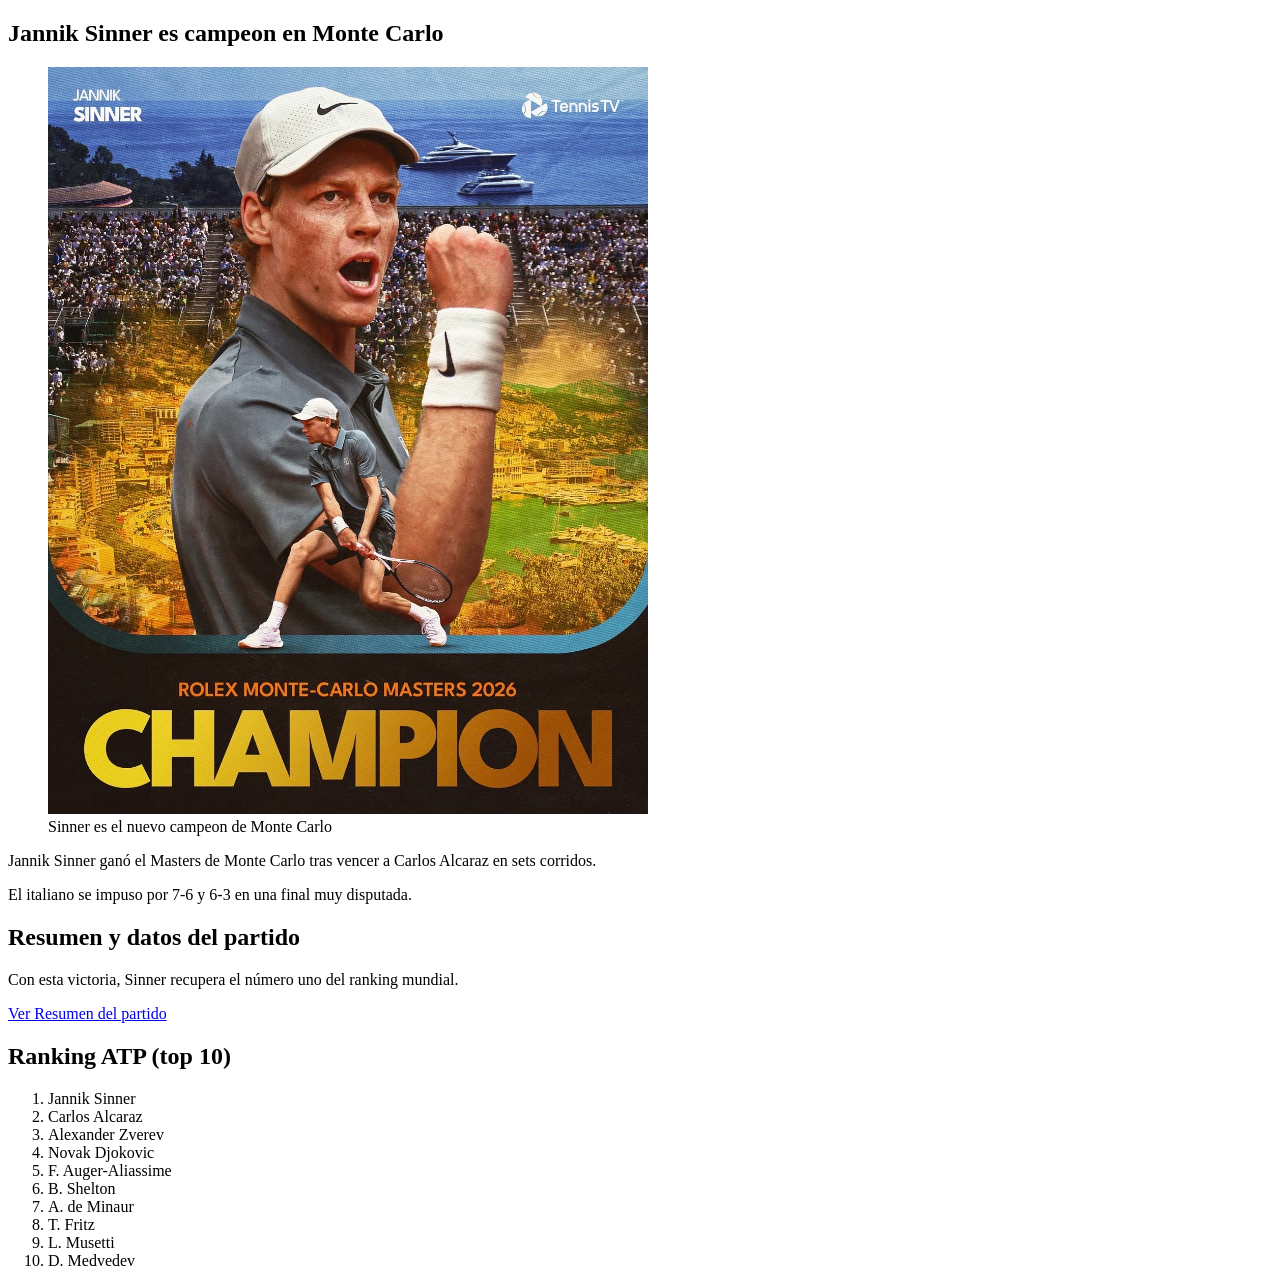
==== index.html @ 7b999e80 "Subo mi programa HTML" ====
<!DOCTYPE html>
<html lang="es">
<head>
    <meta charset="UTF-8">
    <meta name="viewport" content="width=device-width, initial-scale=1.0">
    <title>Mi primer pagina web</title>
    <link rel="icon" href="OIP.webp">
</head>
<body>
    <main>
        <article>
            <header>
              <h1>Jannik Sinner es campeon en Monte Carlo</h1>
            </header>

          <figure>  
            <img src="IMG_0280.jpeg" width="600" alt="Jannik Sinner campeón en Monte Carlo"> 
            <figcaption>Sinner es el nuevo campeon de Monte Carlo </figcaption>
          </figure>

          <section>
            <p>
              Jannik Sinner ganó el Masters de Monte Carlo tras vencer a Carlos Alcaraz en sets corridos.
            </p>

            <p>
              El italiano se impuso por 7-6 y 6-3 en una final muy disputada.
            </p>
          </section> 

          <section>
            <h2> Resumen y datos del partido </h2>

            <p>
              Con esta victoria, Sinner recupera el número uno del ranking mundial.
            </p>
 
            <a 
                href="https://espndeportes.espn.com/tenis/nota/_/id/16560347/alcaraz-sinner-montecarlo-atp-masters-1000-horario-como-ver-en-vivo-final-resultado-tenis"> Ver Resumen del partido
            </a>
          </section>

          <section>
            <h2>Ranking ATP (top 10)</h2> 

            <ol>
                <li>Jannik Sinner</li>
                <li>Carlos Alcaraz</li>
                <li>Alexander Zverev</li>
                <li>Novak Djokovic</li>
                <li>F. Auger-Aliassime</li>
                <li>B. Shelton</li>
                <li>A. de Minaur</li>
                <li>T. Fritz</li>
                <li>L. Musetti</li>
                <li>D. Medvedev</li>
            </ol>

          </section>  

        </article>
    </main>
</body>
</html>
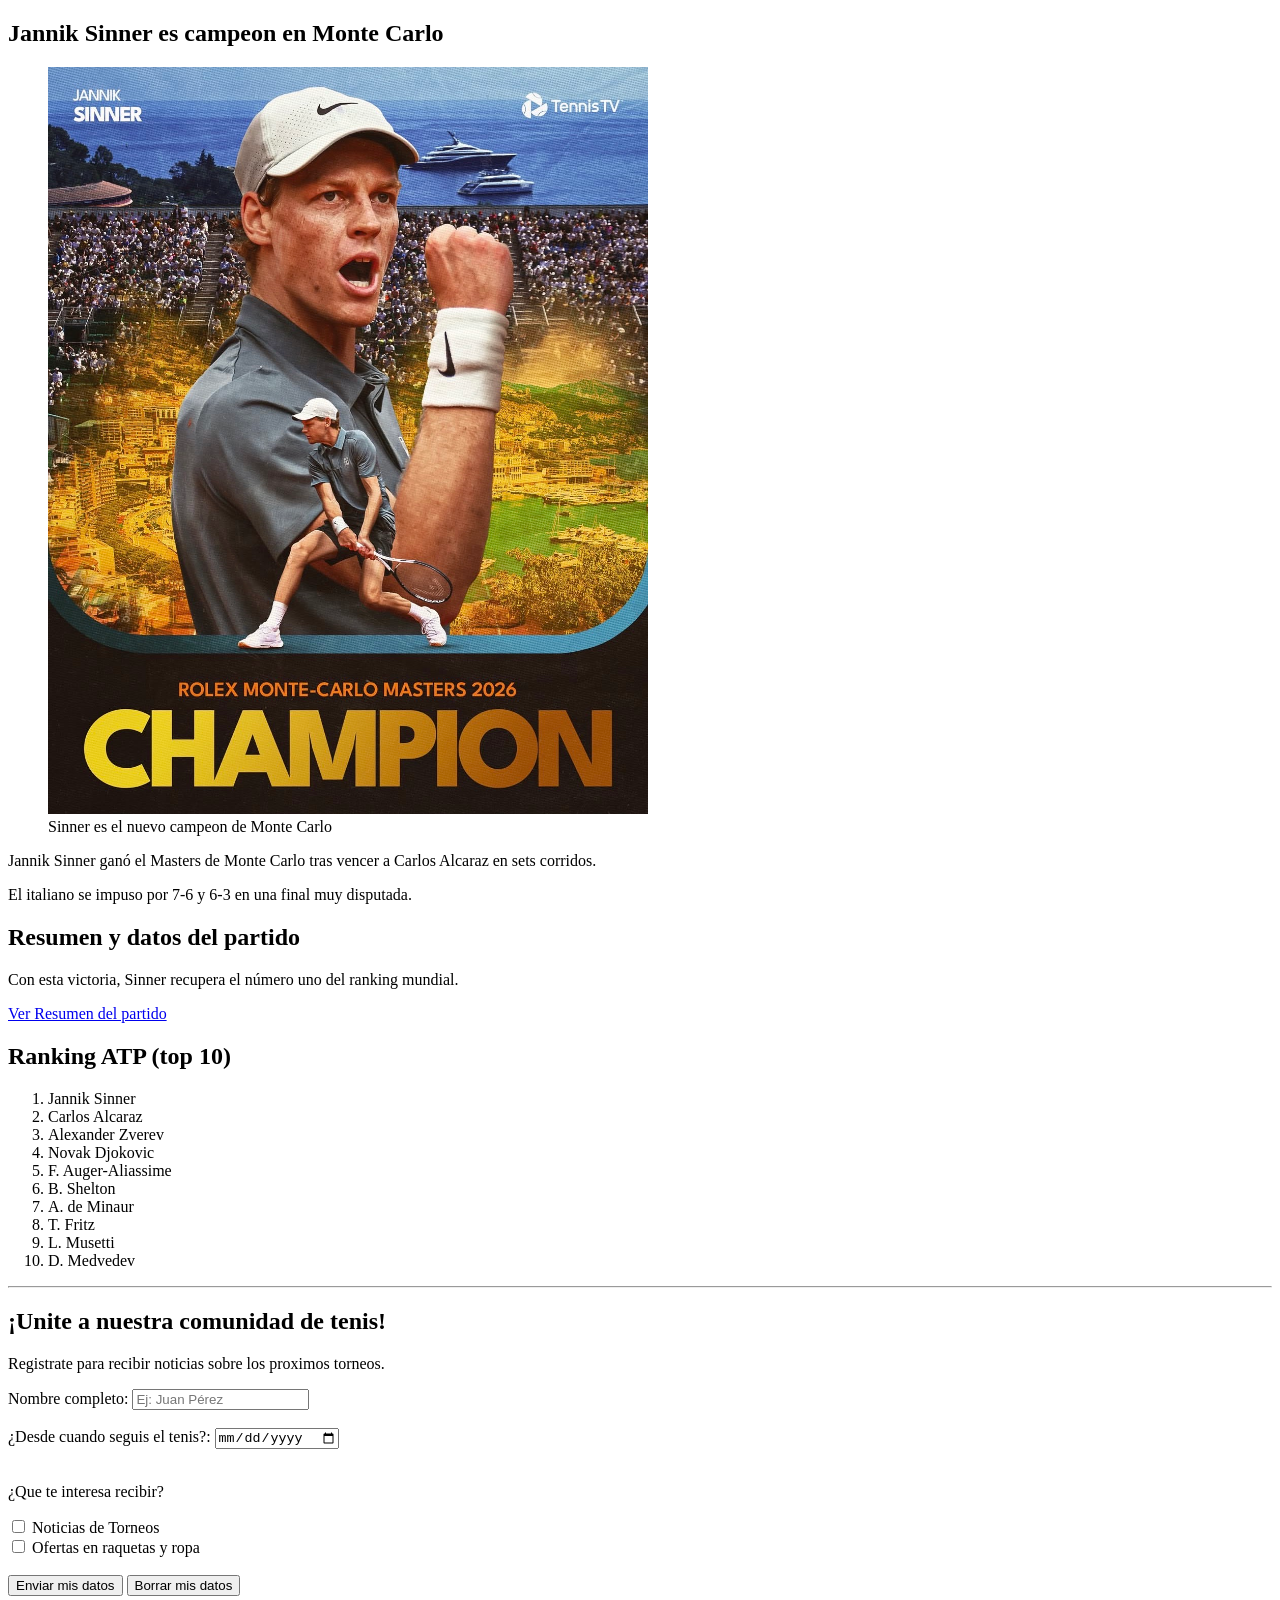
==== commit 1cca415c: "agregue cambios" ====
--- a/index.html
+++ b/index.html
@@ -60,6 +60,41 @@
 
         </article>
     </main>
+
+    <section> 
+      <hr> <h2> ¡Unite a nuestra comunidad de tenis! </h2>
+      <p> Registrate para recibir noticias sobre los proximos torneos. </p>
+
+      <form>
+        <div>  
+          <label for="nombre"> Nombre completo: </label>
+          <input type="text" id="nombre" name="nombre" placeholder="Ej: Juan Pérez" required>
+        </div>
+
+      <br>
+
+      <div>
+        <label for="fecha">¿Desde cuando seguis el tenis?:</label>
+        <input type="date" id="fecha" name="fecha">
+      </div>
+
+      <br>
+
+      <div>
+        <p>¿Que te interesa recibir?</p>
+        <input type="checkbox" id="noticias" name="interes" value="noticias">
+        <label for="noticias"> Noticias de Torneos</label> <br>
+        
+        <input type="checkbox" id="ofertas" name="interes" value="ofertas">
+        <label for="ofertas">Ofertas en raquetas y ropa</label>  
+      </div>
+
+      <br>
+
+      <button type="submit">Enviar mis datos</button>
+      <button type="reset">Borrar mis datos</button>
+      </form>
+    </section>
 </body>
 </html>
 
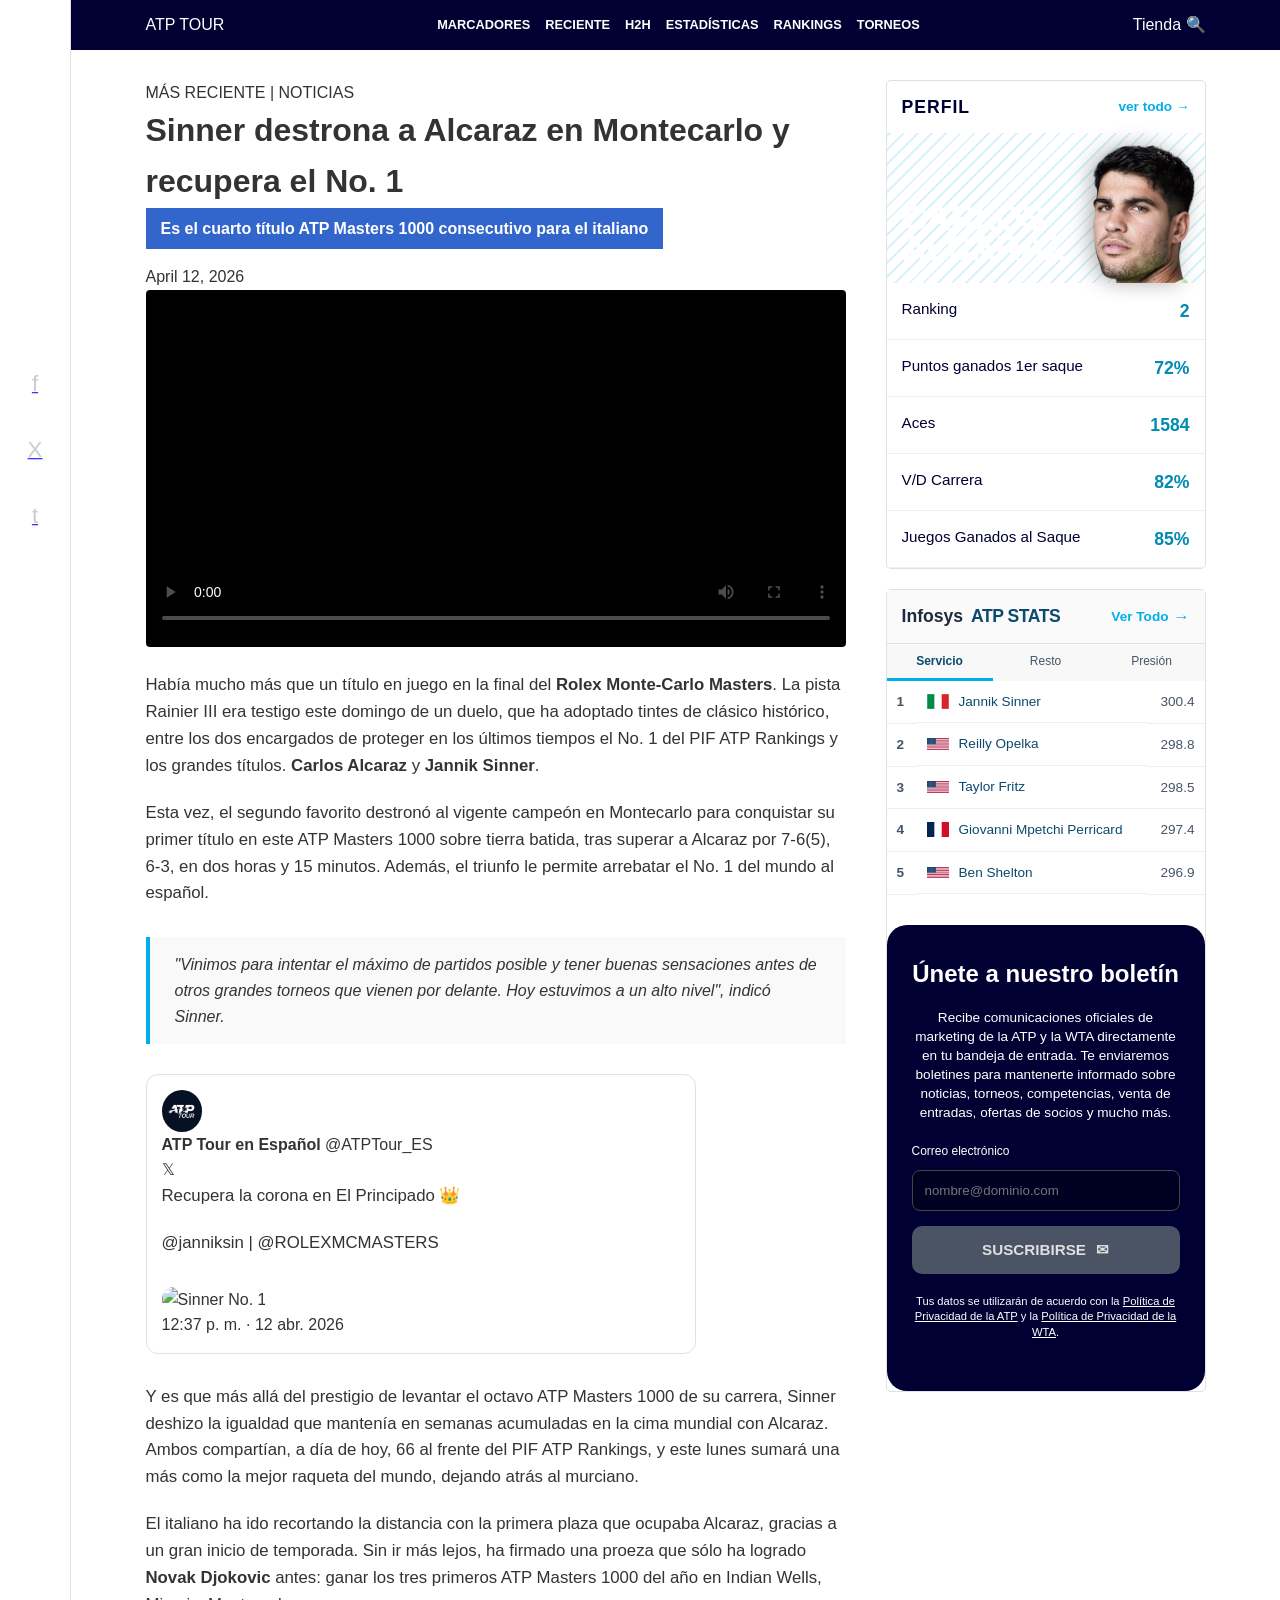
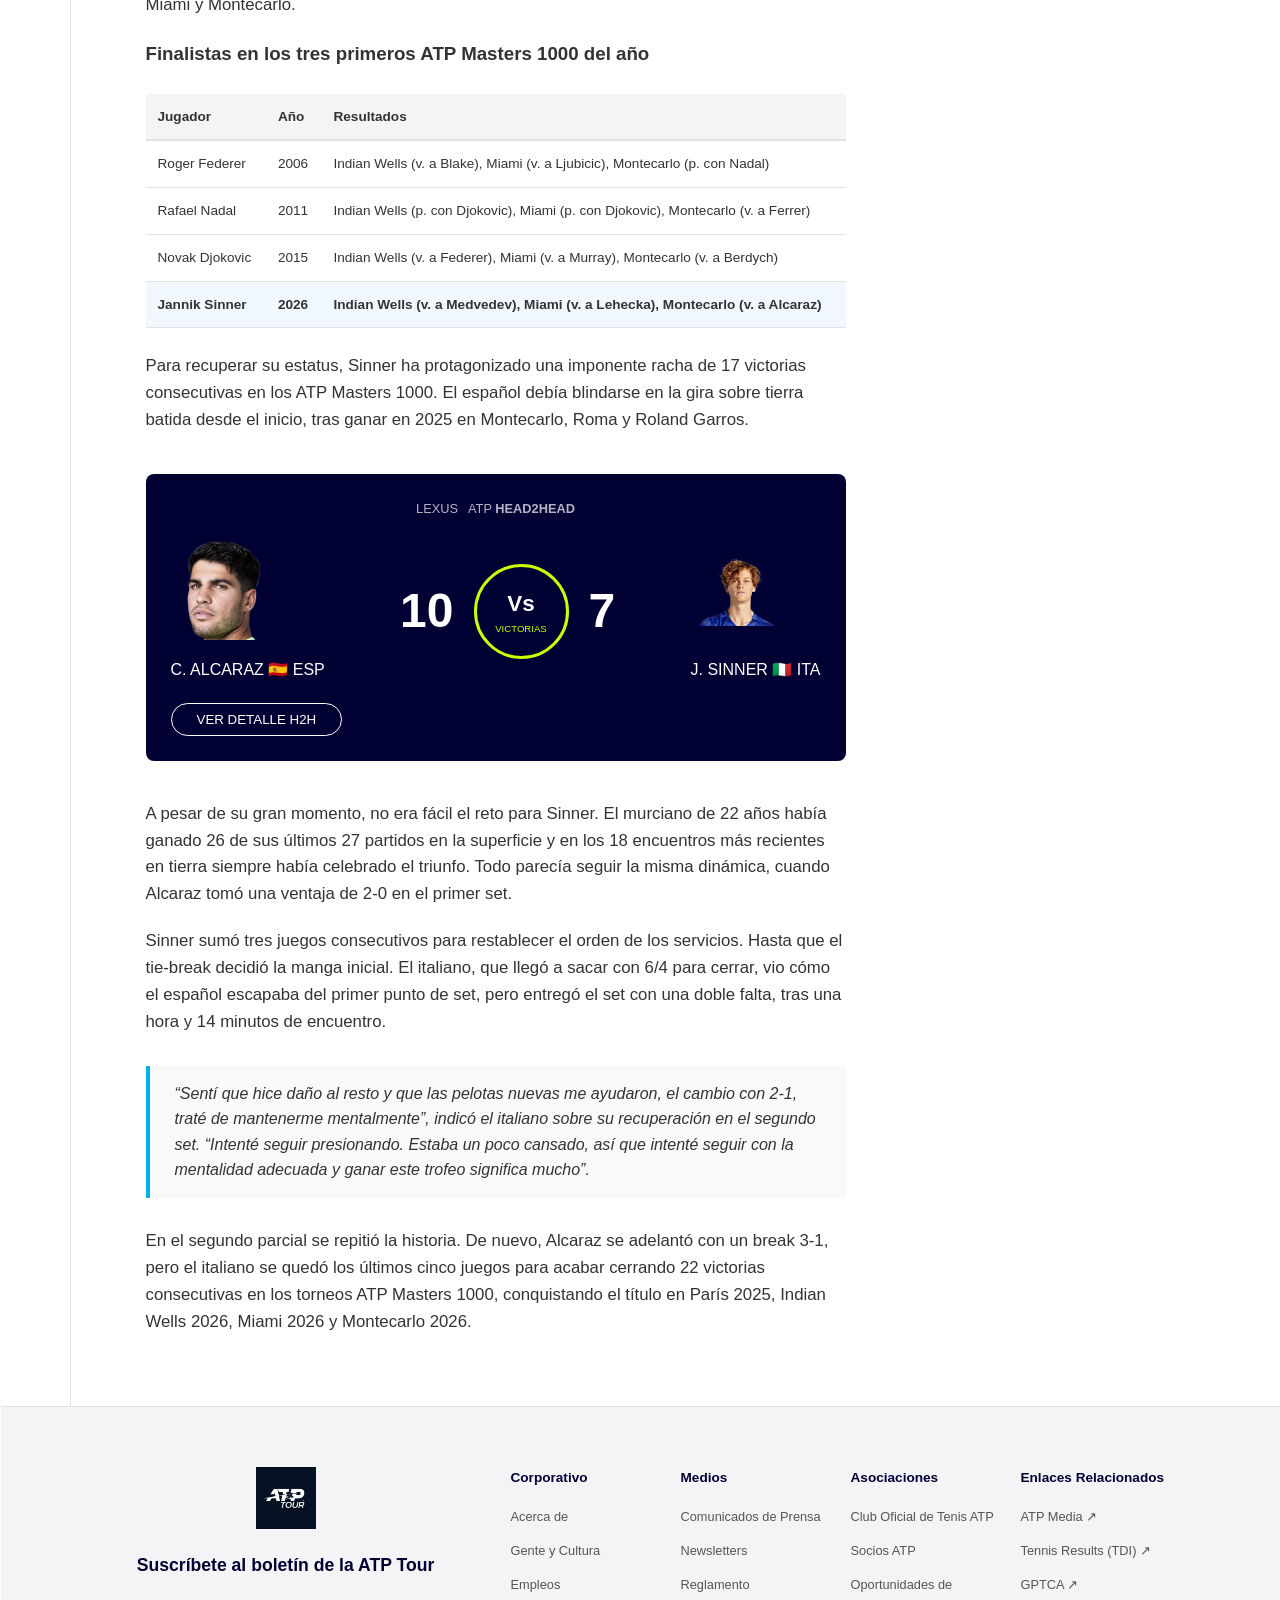
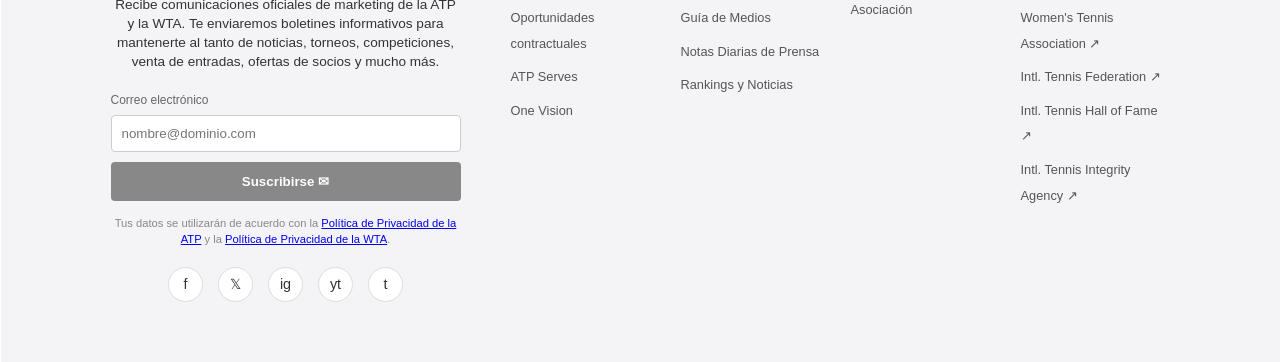
==== commit 56d625d3: "cambios en la pagina de la atp" ====
--- a/index.html
+++ b/index.html
@@ -3,102 +3,391 @@
 <head>
     <meta charset="UTF-8">
     <meta name="viewport" content="width=device-width, initial-scale=1.0">
-    <title>Mi primer pagina web</title>
-    <link rel="icon" href="OIP.webp">
+    <title>ATP Tour - Sinner vs Alcaraz</title>
+    <link rel="icon" type="image/x-icon" href="logo_atp.png">
+    <link rel="stylesheet" href="estilos.css">
 </head>
 <body>
-    <main>
-        <article>
-            <header>
-              <h1>Jannik Sinner es campeon en Monte Carlo</h1>
-            </header>
-
-          <figure>  
-            <img src="IMG_0280.jpeg" width="600" alt="Jannik Sinner campeón en Monte Carlo"> 
-            <figcaption>Sinner es el nuevo campeon de Monte Carlo </figcaption>
-          </figure>
-
-          <section>
-            <p>
-              Jannik Sinner ganó el Masters de Monte Carlo tras vencer a Carlos Alcaraz en sets corridos.
-            </p>
-
-            <p>
-              El italiano se impuso por 7-6 y 6-3 en una final muy disputada.
-            </p>
-          </section> 
-
-          <section>
-            <h2> Resumen y datos del partido </h2>
-
-            <p>
-              Con esta victoria, Sinner recupera el número uno del ranking mundial.
-            </p>
- 
-            <a 
-                href="https://espndeportes.espn.com/tenis/nota/_/id/16560347/alcaraz-sinner-montecarlo-atp-masters-1000-horario-como-ver-en-vivo-final-resultado-tenis"> Ver Resumen del partido
-            </a>
-          </section>
-
-          <section>
-            <h2>Ranking ATP (top 10)</h2> 
-
-            <ol>
-                <li>Jannik Sinner</li>
-                <li>Carlos Alcaraz</li>
-                <li>Alexander Zverev</li>
-                <li>Novak Djokovic</li>
-                <li>F. Auger-Aliassime</li>
-                <li>B. Shelton</li>
-                <li>A. de Minaur</li>
-                <li>T. Fritz</li>
-                <li>L. Musetti</li>
-                <li>D. Medvedev</li>
-            </ol>
-
-          </section>  
-
-        </article>
-    </main>
-
-    <section> 
-      <hr> <h2> ¡Unite a nuestra comunidad de tenis! </h2>
-      <p> Registrate para recibir noticias sobre los proximos torneos. </p>
-
-      <form>
-        <div>  
-          <label for="nombre"> Nombre completo: </label>
-          <input type="text" id="nombre" name="nombre" placeholder="Ej: Juan Pérez" required>
-        </div>
-
-      <br>
-
-      <div>
-        <label for="fecha">¿Desde cuando seguis el tenis?:</label>
-        <input type="date" id="fecha" name="fecha">
-      </div>
-
-      <br>
-
-      <div>
-        <p>¿Que te interesa recibir?</p>
-        <input type="checkbox" id="noticias" name="interes" value="noticias">
-        <label for="noticias"> Noticias de Torneos</label> <br>
+
+    <div class="page-wrapper">
+        <div class="social-sidebar">
+            <a href="https://www.facebook.com/ATPTour" target="_blank"><span class="social-icon">f</span></a>
+            <a href="https://twitter.com/atptour" target="_blank"><span class="social-icon">X</span></a>
+            <a href="https://www.tiktok.com/@atptour" target="_blank"><span class="social-icon">t</span></a>
+        </div>
+
+        <header class="main-nav">
+            <div class="container flex-nav">
+                <div class="logo">ATP TOUR</div>
+                <nav>
+                    <ul>
+                        <li>Marcadores</li>
+                        <li>Reciente</li>
+                        <li>H2H</li>
+                        <li>Estadísticas</li>
+                        <li>Rankings</li>
+                        <li>Torneos</li>
+                    </ul>
+                </nav>
+                <div class="nav-right">
+                    <span class="shop-badge">Tienda</span>
+                    <span class="search-icon">🔍</span>
+                </div>
+            </div>
+        </header>
+
+        <div class="container grid-layout">
+            <main class="content-area">
+                <div class="breadcrumb">MÁS RECIENTE | NOTICIAS</div>
+                <h1>Sinner destrona a Alcaraz en Montecarlo y recupera el No. 1</h1>
+                <div class="highlight-bar">Es el cuarto título ATP Masters 1000 consecutivo para el italiano</div>
+                <p class="date">April 12, 2026</p>
+
+                <div class="video-container-local">
+                    <video controls width="100%" poster="image_24ad3d.jpg">
+                        <source src="final_montecarlo.mp4" type="video/mp4">
+                        Tu navegador no soporta el formato de video.
+                    </video>
+                </div>
+
+                <div class="article-body">
+                    <p>Había mucho más que un título en juego en la final del <strong>Rolex Monte-Carlo Masters</strong>. La pista Rainier III era testigo este domingo de un duelo, que ha adoptado tintes de clásico histórico, entre los dos encargados de proteger en los últimos tiempos el No. 1 del PIF ATP Rankings y los grandes títulos. <strong>Carlos Alcaraz</strong> y <strong>Jannik Sinner</strong>.</p>
+
+                    <p>Esta vez, el segundo favorito destronó al vigente campeón en Montecarlo para conquistar su primer título en este ATP Masters 1000 sobre tierra batida, tras superar a Alcaraz por 7-6(5), 6-3, en dos horas y 15 minutos. Además, el triunfo le permite arrebatar el No. 1 del mundo al español.</p>
+
+                    <blockquote>
+                        "Vinimos para intentar el máximo de partidos posible y tener buenas sensaciones antes de otros grandes torneos que vienen por delante. Hoy estuvimos a un alto nivel", indicó Sinner.
+                    </blockquote>
+
+                    <a href="https://x.com/ATPTour_ES" target="_blank" class="tweet-link-wrapper">
+                        <div class="tweet-container">
+                            <div class="tweet-header">
+                                <div class="tweet-user">
+                                    <img src="logo_atp.png" alt="ATP" class="tweet-avatar">
+                                    <div class="tweet-user-info">
+                                        <strong>ATP Tour en Español</strong>
+                                        <span>@ATPTour_ES</span>
+                                    </div>
+                                </div>
+                                <span class="x-icon">𝕏</span>
+                            </div>
+                            <div class="tweet-content">
+                                <p>Recupera la corona en El Principado 👑</p>
+                                <p class="tweet-links">@janniksin | @ROLEXMCMASTERS</p>
+                                <img src="image_18cd52.png" alt="Sinner No. 1" class="tweet-image">
+                            </div>
+                            <div class="tweet-footer">
+                                <span>12:37 p. m. · 12 abr. 2026</span>
+                            </div>
+                        </div>
+                    </a>
+
+                    <p>Y es que más allá del prestigio de levantar el octavo ATP Masters 1000 de su carrera, Sinner deshizo la igualdad que mantenía en semanas acumuladas en la cima mundial con Alcaraz. Ambos compartían, a día de hoy, 66 al frente del PIF ATP Rankings, y este lunes sumará una más como la mejor raqueta del mundo, dejando atrás al murciano.</p>
+
+                    <p>El italiano ha ido recortando la distancia con la primera plaza que ocupaba Alcaraz, gracias a un gran inicio de temporada. Sin ir más lejos, ha firmado una proeza que sólo ha logrado <strong>Novak Djokovic</strong> antes: ganar los tres primeros ATP Masters 1000 del año en Indian Wells, Miami y Montecarlo.</p>
+
+                    <h3>Finalistas en los tres primeros ATP Masters 1000 del año</h3>
+                    <table class="data-table">
+                        <thead>
+                            <tr><th>Jugador</th><th>Año</th><th>Resultados</th></tr>
+                        </thead>
+                        <tbody>
+                            <tr><td>Roger Federer</td><td>2006</td><td>Indian Wells (v. a Blake), Miami (v. a Ljubicic), Montecarlo (p. con Nadal)</td></tr>
+                            <tr><td>Rafael Nadal</td><td>2011</td><td>Indian Wells (p. con Djokovic), Miami (p. con Djokovic), Montecarlo (v. a Ferrer)</td></tr>
+                            <tr><td>Novak Djokovic</td><td>2015</td><td>Indian Wells (v. a Federer), Miami (v. a Murray), Montecarlo (v. a Berdych)</td></tr>
+                            <tr class="highlight-row"><td>Jannik Sinner</td><td>2026</td><td>Indian Wells (v. a Medvedev), Miami (v. a Lehecka), Montecarlo (v. a Alcaraz)</td></tr>
+                        </tbody>
+                    </table>
+
+                    <p>Para recuperar su estatus, Sinner ha protagonizado una imponente racha de 17 victorias consecutivas en los ATP Masters 1000. El español debía blindarse en la gira sobre tierra batida desde el inicio, tras ganar en 2025 en Montecarlo, Roma y Roland Garros.</p>
+
+                    <div class="h2h-widget-new">
+                        <div class="h2h-header">
+                            <span class="lexus-logo">LEXUS</span>
+                            <span class="h2h-title">ATP <strong>HEAD2HEAD</strong></span>
+                        </div>
+                        <div class="h2h-main-container">
+                            <div class="h2h-player">
+                                <img src="alcaraz_perfil.png" alt="Alcaraz" class="h2h-face">
+                                <div class="h2h-player-info">
+                                    <span class="h2h-name">C. ALCARAZ</span>
+                                    <span class="h2h-nation">🇪🇸 ESP</span>
+                                </div>
+                            </div>
+                            <div class="h2h-center-stats">
+                                <span class="h2h-score-big">10</span>
+                                <div class="h2h-circle-info">
+                                    <span class="vs-text">Vs</span>
+                                    <span class="win-text">victorias</span>
+                                </div>
+                                <span class="h2h-score-big">7</span>
+                            </div>
+                            <div class="h2h-player">
+                                <img src="sinner_perfil.png" alt="Sinner" class="h2h-face">
+                                <div class="h2h-player-info">
+                                    <span class="h2h-name">J. SINNER</span>
+                                    <span class="h2h-nation">🇮🇹 ITA</span>
+                                </div>
+                            </div>
+                        </div>
+                        <div class="h2h-footer"><button class="h2h-btn">VER DETALLE H2H</button></div>
+                    </div>
+
+                    <p>A pesar de su gran momento, no era fácil el reto para Sinner. El murciano de 22 años había ganado 26 de sus últimos 27 partidos en la superficie y en los 18 encuentros más recientes en tierra siempre había celebrado el triunfo. Todo parecía seguir la misma dinámica, cuando Alcaraz tomó una ventaja de 2-0 en el primer set.</p>
+
+                    <p>Sinner sumó tres juegos consecutivos para restablecer el orden de los servicios. Hasta que el tie-break decidió la manga inicial. El italiano, que llegó a sacar con 6/4 para cerrar, vio cómo el español escapaba del primer punto de set, pero entregó el set con una doble falta, tras una hora y 14 minutos de encuentro.</p>
+
+                    <blockquote>
+                        “Sentí que hice daño al resto y que las pelotas nuevas me ayudaron, el cambio con 2-1, traté de mantenerme mentalmente”, indicó el italiano sobre su recuperación en el segundo set. “Intenté seguir presionando. Estaba un poco cansado, así que intenté seguir con la mentalidad adecuada y ganar este trofeo significa mucho”.
+                    </blockquote>
+
+                    <p>En el segundo parcial se repitió la historia. De nuevo, Alcaraz se adelantó con un break 3-1, pero el italiano se quedó los últimos cinco juegos para acabar cerrando 22 victorias consecutivas en los torneos ATP Masters 1000, conquistando el título en París 2025, Indian Wells 2026, Miami 2026 y Montecarlo 2026.</p>
+                </div>
+            </main>
+
+            <aside class="sidebar">
+    <div class="card profile-card-new">
+        <div class="profile-header-top">
+            <span class="profile-title">PERFIL</span>
+            <a href="#" class="view-all-link">ver todo →</a>
+        </div>
+        <div class="profile-banner">
+            <div class="profile-name-container">
+                <h2 class="player-first-name">CARLOS</h2>
+                <h2 class="player-last-name">ALCARAZ</h2>
+            </div>
+            <img src="alcaraz_perfil.png" alt="Alcaraz" class="player-photo">
+        </div>
+        <ul class="player-stats-list">
+            <li><span>Ranking</span> <strong>2</strong></li>
+            <li><span>Puntos ganados 1er saque</span> <strong>72%</strong></li>
+            <li><span>Aces</span> <strong>1584</strong></li>
+            <li><span>V/D Carrera</span> <strong>82%</strong></li>
+            <li><span>Juegos Ganados al Saque</span> <strong>85%</strong></li>
+        </ul>
+    </div>
+
+    <div class="card infosys-card-wrapper">
+        <div class="infosys-header">
+            <div class="infosys-logo-container">
+                <span class="infosys-brand">Infosys</span>
+                <span class="atp-stats-logo">ATP STATS</span>
+            </div>
+            <a href="#" class="view-all-stats">Ver Todo <span class="arrow-icon">→</span></a>
+        </div>
         
-        <input type="checkbox" id="ofertas" name="interes" value="ofertas">
-        <label for="ofertas">Ofertas en raquetas y ropa</label>  
-      </div>
-
-      <br>
-
-      <button type="submit">Enviar mis datos</button>
-      <button type="reset">Borrar mis datos</button>
-      </form>
-    </section>
+        <div class="infosys-tabs">
+            <button id="tab-servicio" class="tab-btn active" onclick="showTab('servicio')">Servicio</button>
+            <button id="tab-resto" class="tab-btn" onclick="showTab('resto')">Resto</button>
+            <button id="tab-presion" class="tab-btn" onclick="showTab('presion')">Presión</button>
+        </div>
+
+        <div class="infosys-tables-container">
+            <table id="stats-table-servicio" class="infosys-table active">
+                <tbody>
+                    <tr>
+                        <td class="stat-rank">1</td>
+                        <td class="stat-player"><img src="italian_bandera.png" alt="ITA" class="flag-icon"> Jannik Sinner</td>
+                        <td class="stat-value">300.4</td>
+                    </tr>
+                    <tr>
+                        <td class="stat-rank">2</td>
+                        <td class="stat-player"><img src="usa_bandera.png" alt="USA" class="flag-icon"> Reilly Opelka</td>
+                        <td class="stat-value">298.8</td>
+                    </tr>
+                    <tr>
+                        <td class="stat-rank">3</td>
+                        <td class="stat-player"><img src="usa_bandera.png" alt="USA" class="flag-icon"> Taylor Fritz</td>
+                        <td class="stat-value">298.5</td>
+                    </tr>
+                    <tr>
+                        <td class="stat-rank">4</td>
+                        <td class="stat-player"><img src="francia_bandera.png" alt="FRA" class="flag-icon"> Giovanni Mpetchi Perricard</td>
+                        <td class="stat-value">297.4</td>
+                    </tr>
+                    <tr>
+                        <td class="stat-rank">5</td>
+                        <td class="stat-player"><img src="usa_bandera.png" alt="USA" class="flag-icon"> Ben Shelton</td>
+                        <td class="stat-value">296.9</td>
+                    </tr>
+                </tbody>
+            </table>
+
+            <table id="stats-table-resto" class="infosys-table">
+                <tbody>
+                    <tr>
+                        <td class="stat-rank">1</td>
+                        <td class="stat-player"><img src="italian_bandera.png" alt="ITA" class="flag-icon"> Jannik Sinner</td>
+                        <td class="stat-value">166.2</td>
+                    </tr>
+                    <tr>
+                        <td class="stat-rank">2</td>
+                        <td class="stat-player"><img src="españa_bandera.png" alt="ESP" class="flag-icon"> Carlos Alcaraz</td>
+                        <td class="stat-value">161.5</td>
+                    </tr>
+                    <tr>
+                        <td class="stat-rank">3</td>
+                        <td class="stat-player"><img src="argentina_bandera.png" alt="ARG" class="flag-icon"> Francisco Cerundolo</td>
+                        <td class="stat-value">159.0</td>
+                    </tr>
+                    <tr>
+                        <td class="stat-rank">4</td>
+                        <td class="stat-player"><img src="argentina_bandera.png" alt="ARG" class="flag-icon"> Mariano Navone</td>
+                        <td class="stat-value">158.7</td>
+                    </tr>
+                    <tr>
+                        <td class="stat-rank">5</td>
+                        <td class="stat-player"><img src="españa_bandera.png" alt="ESP" class="flag-icon"> Rafael Jodar</td>
+                        <td class="stat-value">157.9</td>
+                    </tr>
+                </tbody>
+            </table>
+
+            <table id="stats-table-presion" class="infosys-table">
+                <tbody>
+                    <tr>
+                        <td class="stat-rank">1</td>
+                        <td class="stat-player"><img src="españa_bandera.png" alt="ESP" class="flag-icon"> Carlos Alcaraz</td>
+                        <td class="stat-value">256.9</td>
+                    </tr>
+                    <tr>
+                        <td class="stat-rank">2</td>
+                        <td class="stat-player"><img src="francia_bandera.png" alt="FRA" class="flag-icon"> Arthur Fils</td>
+                        <td class="stat-value">256.8</td>
+                    </tr>
+                    <tr>
+                        <td class="stat-rank">3</td>
+                        <td class="stat-player"><img src="españa_bandera.png" alt="ESP" class="flag-icon"> Rafael Jodar</td>
+                        <td class="stat-value">249.1</td>
+                    </tr>
+                    <tr>
+                        <td class="stat-rank">4</td>
+                        <td class="stat-player"><img src="canada_bandera.png" alt="CAN" class="flag-icon"> Felix Auger-Aliassime</td>
+                        <td class="stat-value">248.8</td>
+                    </tr>
+                    <tr>
+                        <td class="stat-rank">5</td>
+                        <td class="stat-player"><img src="italian_bandera.png" alt="ITA" class="flag-icon"> Jannik Sinner</td>
+                        <td class="stat-value">248.3</td>
+                    </tr>
+                </tbody>
+            </table>
+            <div class="newsletter-sidebar-card">
+    <h3>Únete a nuestro boletín</h3>
+    <p>Recibe comunicaciones oficiales de marketing de la ATP y la WTA directamente en tu bandeja de entrada. Te enviaremos boletines para mantenerte informado sobre noticias, torneos, competencias, venta de entradas, ofertas de socios y mucho más.</p>
+    
+    <form class="sidebar-form">
+        <label>Correo electrónico</label>
+        <input type="email" placeholder="nombre@dominio.com">
+        
+        <button type="submit" class="btn-subscribe">
+            SUSCRIBIRSE <span class="mail-icon">✉</span>
+        </button>
+    </form>
+    
+    <p class="legal-text">
+        Tus datos se utilizarán de acuerdo con la <a href="#">Política de Privacidad de la ATP</a> y la <a href="#">Política de Privacidad de la WTA</a>.
+    </p>
+</div>
+        </div>
+    </div>
+</aside>
+        </div>
+
+        <footer class="main-footer">
+            <div class="container footer-grid">
+                <div class="footer-subscribe">
+                    <img src="logo_atp.png" alt="ATP Logo" class="footer-logo">
+                    <h3>Suscríbete al boletín de la ATP Tour</h3>
+                    <p>Recibe comunicaciones oficiales de marketing de la ATP y la WTA. Te enviaremos boletines informativos para mantenerte al tanto de noticias, torneos, competiciones, venta de entradas, ofertas de socios y mucho más.</p>
+                    
+                    <form class="footer-form">
+                        <label for="footer-email">Correo electrónico</label>
+                        <input type="email" id="footer-email" placeholder="nombre@dominio.com">
+                        <button type="submit">Suscribirse ✉</button>
+                    </form>
+                    
+                    <p class="footer-legal">
+                        Tus datos se utilizarán de acuerdo con la <a href="#">Política de Privacidad de la ATP</a> y la <a href="#">Política de Privacidad de la WTA</a>.
+                    </p>
+
+                    <div class="footer-socials">
+                        <a href="https://www.facebook.com/ATPTour" target="_blank"><span>f</span></a>
+                        <a href="https://twitter.com/atptour" target="_blank"><span>𝕏</span></a>
+                        <a href="https://www.instagram.com/atptour/" target="_blank"><span>ig</span></a>
+                        <a href="https://www.youtube.com/atp" target="_blank"><span>yt</span></a>
+                        <a href="https://www.tiktok.com/@atptour" target="_blank"><span>t</span></a>
+                    </div>
+                </div>
+
+                <div class="footer-links">
+                    <div class="link-group">
+                        <h4>Corporativo</h4>
+                        <ul>
+                            <li><a href="#">Acerca de</a></li>
+                            <li><a href="#">Gente y Cultura</a></li>
+                            <li><a href="#">Empleos</a></li>
+                            <li><a href="#">Oportunidades contractuales</a></li>
+                            <li><a href="#">ATP Serves</a></li>
+                            <li><a href="#">One Vision</a></li>
+                        </ul>
+                    </div>
+                    <div class="link-group">
+                        <h4>Medios</h4>
+                        <ul>
+                            <li><a href="#">Comunicados de Prensa</a></li>
+                            <li><a href="#">Newsletters</a></li>
+                            <li><a href="#">Reglamento</a></li>
+                            <li><a href="#">Guía de Medios</a></li>
+                            <li><a href="#">Notas Diarias de Prensa</a></li>
+                            <li><a href="#">Rankings y Noticias</a></li>
+                        </ul>
+                    </div>
+                    <div class="link-group">
+                        <h4>Asociaciones</h4>
+                        <ul>
+                            <li><a href="#">Club Oficial de Tenis ATP</a></li>
+                            <li><a href="#">Socios ATP</a></li>
+                            <li><a href="#">Oportunidades de Asociación</a></li>
+                        </ul>
+                    </div>
+                    <div class="link-group">
+                        <h4>Enlaces relacionados</h4>
+                        <ul>
+                            <li><a href="#">ATP Media ↗</a></li>
+                            <li><a href="#">Tennis Results (TDI) ↗</a></li>
+                            <li><a href="#">GPTCA ↗</a></li>
+                            <li><a href="#">Women's Tennis Association ↗</a></li>
+                            <li><a href="#">Intl. Tennis Federation ↗</a></li>
+                            <li><a href="#">Intl. Tennis Hall of Fame ↗</a></li>
+                            <li><a href="#">Intl. Tennis Integrity Agency ↗</a></li>
+                        </ul>
+                    </div>
+                </div>
+            </div>
+        </footer>
+    </div>
+
+    <script>
+function showTab(type) {
+    // 1. Ocultar todas las tablas
+    const tables = document.querySelectorAll('.infosys-table');
+    tables.forEach(table => {
+        table.classList.remove('active');
+    });
+
+    // 2. Desactivar todas las pestañas
+    const tabs = document.querySelectorAll('.infosys-tabs .tab-btn');
+    tabs.forEach(tab => {
+        tab.classList.remove('active');
+    });
+
+    // 3. Mostrar la tabla seleccionada
+    document.getElementById('stats-table-' + type).classList.add('active');
+
+    // 4. Activar la pestaña seleccionada
+    document.getElementById('tab-' + type).classList.add('active');
+}
+</script>
 </body>
-</html>
-
-
-
-
-
+</html>
--- a/estilos.css
+++ b/estilos.css
@@ -0,0 +1,402 @@
+:root {
+    --atp-blue: #000033;
+    --atp-light-blue: #00afe8;
+    --border-color: #e1e1e1;
+    --atp-neon: #ccff00;
+}
+
+* { margin: 0; padding: 0; box-sizing: border-box; }
+body { font-family: 'Segoe UI', sans-serif; color: #333; line-height: 1.6; overflow-x: hidden; }
+
+.page-wrapper {
+    position: relative;
+    min-height: 100vh;
+    border-left: 1px solid var(--border-color);
+    margin-left: 70px;
+}
+
+.social-sidebar {
+    position: fixed;
+    left: 0; top: 50%; transform: translateY(-50%);
+    width: 70px; display: flex; flex-direction: column; align-items: center; gap: 30px;
+}
+
+.social-icon { font-size: 1.4rem; color: #ccc; cursor: pointer; text-decoration: none; }
+.social-icon:hover { color: var(--atp-light-blue); }
+
+.container { max-width: 1100px; margin: 0 auto; padding: 0 20px; }
+.grid-layout { display: grid; grid-template-columns: 1fr 320px; gap: 40px; margin-top: 30px; }
+
+.main-nav { background-color: var(--atp-blue); color: white; padding: 12px 0; }
+.flex-nav { display: flex; justify-content: space-between; align-items: center; }
+.main-nav ul { display: flex; list-style: none; gap: 15px; font-size: 0.8rem; text-transform: uppercase; font-weight: bold; }
+
+.highlight-bar { background-color: #3366cc; color: white; padding: 8px 15px; display: inline-block; font-weight: bold; margin-bottom: 15px; }
+
+.video-container-local { background: #000; border-radius: 4px; overflow: hidden; margin-bottom: 25px; }
+
+.article-body p { margin-bottom: 20px; font-size: 1.05rem; }
+blockquote { border-left: 4px solid var(--atp-light-blue); padding: 15px 25px; font-style: italic; background: #f9f9f9; margin: 30px 0; }
+
+/* Tweet */
+.tweet-link-wrapper { text-decoration: none; color: inherit; display: block; max-width: 550px; margin: 30px 0; }
+.tweet-container { border: 1px solid #e1e1e1; border-radius: 12px; padding: 15px; transition: 0.2s; background: #fff; }
+.tweet-container:hover { background: #f7f7f7; }
+.tweet-avatar { width: 40px; border-radius: 50%; margin-right: 10px; vertical-align: middle; }
+.tweet-image { width: 100%; border-radius: 12px; margin-top: 10px; }
+
+/* --- RESTRUCURACIÓN PERFIL ALCARAZ --- */
+.profile-card-new {
+    border: 1px solid var(--border-color);
+    border-radius: 4px;
+    overflow: hidden;
+    margin-bottom: 20px;
+    background: #fff;
+}
+
+.profile-header-top {
+    display: flex;
+    justify-content: space-between;
+    padding: 12px 15px;
+    align-items: center;
+}
+
+.profile-title {
+    font-weight: bold;
+    font-size: 1.1rem;
+    color: var(--atp-blue);
+    letter-spacing: 1px;
+}
+
+.view-all-link {
+    color: #00afe8;
+    text-decoration: none;
+    font-size: 0.85rem;
+    font-weight: bold;
+}
+
+.profile-banner {
+    /* Degradado azul oscuro de fondo */
+    background: linear-gradient(135deg, #000033 0%, #001166 100%);
+    position: relative;
+    height: 150px;
+    display: flex;
+    align-items: flex-end;
+    padding-left: 15px;
+    /* Efecto de líneas diagonales celestes */
+    background-image: repeating-linear-gradient(
+        -45deg,
+        transparent,
+        transparent 8px,
+        rgba(0, 175, 232, 0.15) 8px,
+        rgba(0, 175, 232, 0.15) 10px
+    );
+}
+
+.profile-name-container {
+    padding-bottom: 20px;
+    z-index: 2;
+    position: relative;
+}
+
+.player-first-name, .player-last-name {
+    color: white;
+    font-size: 2.2rem;
+    line-height: 0.85;
+    margin: 0;
+    font-family: 'Arial Black', sans-serif; /* Para que sea bien gruesa la letra */
+    letter-spacing: -1px;
+}
+
+.player-photo {
+    position: absolute;
+    right: -5px;
+    bottom: 0;
+    height: 140px; /* Ajustado para que sobresalga bien */
+    z-index: 1;
+    /* Mantenemos tu imagen original */
+    filter: drop-shadow(-5px 0px 10px rgba(0,0,0,0.3));
+}
+
+.player-stats-list {
+    list-style: none;
+    padding: 0;
+    margin: 0;
+}
+
+.player-stats-list li {
+    display: flex;
+    justify-content: space-between;
+    padding: 14px 15px;
+    border-bottom: 1px solid #f0f0f0;
+    font-size: 0.95rem;
+    color: var(--atp-blue);
+}
+
+.player-stats-list li span {
+    font-weight: 500;
+}
+
+.player-stats-list li strong {
+    font-weight: bold;
+    color: #008bb2; /* Color celeste oscuro para los números */
+    font-size: 1.1rem;
+}
+
+/* --- NUEVA TARJETA DE ESTADÍSTICAS INFOSYS ATP STATS --- */
+.infosys-card-wrapper {
+    border: 1px solid var(--border-color);
+    border-radius: 4px;
+    background: #fff;
+    margin-bottom: 20px;
+}
+
+.infosys-header {
+    display: flex;
+    justify-content: space-between;
+    align-items: center;
+    padding: 12px 15px;
+    background-color: #fafafa;
+}
+
+.infosys-logo-container {
+    display: flex;
+    align-items: center;
+    gap: 8px;
+}
+
+.infosys-brand {
+    color: #1e293b; /* Color oscuro para Infosys */
+    font-size: 1.1rem;
+    font-weight: bold;
+}
+
+.atp-stats-logo {
+    color: #0c4a6e; /* Color azul más oscuro para ATP STATS */
+    font-size: 1.1rem;
+    font-weight: bold;
+    letter-spacing: -0.5px;
+}
+
+.view-all-stats {
+    color: #00afe8;
+    text-decoration: none;
+    font-size: 0.85rem;
+    font-weight: bold;
+    display: flex;
+    align-items: center;
+    gap: 5px;
+}
+
+.arrow-icon {
+    font-size: 1rem;
+}
+
+/* Pestañas */
+.infosys-tabs {
+    display: flex;
+    background: #fafafa;
+    border-top: 1px solid var(--border-color);
+}
+
+.tab-btn {
+    flex: 1;
+    text-align: center;
+    padding: 12px 15px;
+    font-size: 0.9rem;
+    color: #475569; /* Color gris para las pestañas inactivas */
+    cursor: pointer;
+    border: none;
+    border-bottom: 3px solid transparent;
+    background: transparent;
+    font-weight: 500;
+}
+
+.tab-btn.active {
+    color: #0c4a6e; /* Color azul para la pestaña activa */
+    border-bottom-color: var(--atp-light-blue);
+    font-weight: bold;
+}
+
+/* Tablas */
+.infosys-table {
+    width: 100%;
+    border-collapse: collapse;
+    display: none; /* Ocultas por defecto */
+}
+
+.infosys-table.active {
+    display: table; /* Visible si está activa */
+}
+
+.infosys-table td {
+    padding: 14px 15px;
+    border-bottom: 1px solid #f0f0f0;
+    font-size: 0.9rem;
+}
+
+.stat-rank {
+    width: 30px;
+    color: #475569;
+    font-weight: bold;
+}
+
+.stat-player {
+    color: #0c4a6e;
+    font-weight: 500;
+    display: flex;
+    align-items: center;
+    gap: 10px;
+}
+
+.flag-icon {
+    width: 22px;
+}
+
+.stat-value {
+    text-align: right;
+    color: #475569;
+    font-weight: 500;
+}
+
+.newsletter-sidebar-card {
+    background-color: #000033; /* Azul profundo oficial */
+    color: white;
+    padding: 30px 25px;
+    border-radius: 20px; /* Bordes muy redondeados como la captura */
+    margin-top: 30px;
+    text-align: center;
+    border: none;
+}
+
+.newsletter-sidebar-card h3 {
+    font-size: 1.5rem;
+    margin-bottom: 15px;
+    font-family: 'Segoe UI', Tahoma, Geneva, Verdana, sans-serif;
+    font-weight: bold;
+}
+
+.newsletter-sidebar-card p {
+    font-size: 0.85rem;
+    line-height: 1.4;
+    color: #ffffff;
+    margin-bottom: 20px;
+}
+
+.sidebar-form {
+    text-align: left;
+}
+
+.sidebar-form label {
+    display: block;
+    font-size: 0.75rem;
+    margin-bottom: 8px;
+    color: #ffffff;
+}
+
+.sidebar-form input {
+    width: 100%;
+    padding: 12px;
+    border-radius: 8px;
+    border: 1px solid #444;
+    background-color: #000022; /* Un toque más oscuro que el fondo */
+    color: white;
+    margin-bottom: 15px;
+}
+
+.btn-subscribe {
+    width: 100%;
+    padding: 15px;
+    background-color: #4b5464; /* Gris oscuro del botón original */
+    color: #e0e0e0;
+    border: none;
+    border-radius: 10px;
+    font-weight: bold;
+    font-size: 0.95rem;
+    cursor: pointer;
+    display: flex;
+    justify-content: center;
+    align-items: center;
+    gap: 10px;
+    text-transform: uppercase;
+}
+
+.legal-text {
+    font-size: 0.7rem !important;
+    margin-top: 20px;
+    color: #ffffff !important;
+}
+
+.legal-text a {
+    color: #ffffff;
+    text-decoration: underline;
+}
+
+/* Tabla */
+.data-table { width: 100%; border-collapse: collapse; margin: 25px 0; font-size: 0.85rem; }
+.data-table th { background: #f4f4f4; padding: 12px; text-align: left; border-bottom: 2px solid var(--border-color); }
+.data-table td { padding: 12px; border-bottom: 1px solid var(--border-color); }
+.highlight-row { background-color: #f0f7ff; font-weight: bold; }
+
+/* H2H */
+.h2h-widget-new { background-color: #000033; color: white; border-radius: 8px; padding: 25px; margin: 40px 0; }
+.h2h-header { display: flex; justify-content: center; gap: 10px; margin-bottom: 20px; font-size: 0.8rem; opacity: 0.7; }
+.h2h-main-container { display: flex; justify-content: space-between; align-items: center; }
+.h2h-face { width: 100px; height: 100px; object-fit: contain; }
+.h2h-player-info { text-align: center; margin-top: 10px; }
+.h2h-center-stats { display: flex; align-items: center; gap: 20px; }
+.h2h-score-big { font-size: 3rem; font-weight: 800; }
+.h2h-circle-info { width: 95px; height: 95px; border: 3px solid var(--atp-neon); border-radius: 50%; display: flex; flex-direction: column; justify-content: center; align-items: center; }
+.vs-text { font-size: 1.4rem; font-weight: bold; }
+.win-text { font-size: 0.6rem; color: var(--atp-neon); text-transform: uppercase; }
+.h2h-btn { background: transparent; color: white; border: 1px solid white; padding: 8px 25px; border-radius: 20px; cursor: pointer; margin-top: 20px; }
+
+/* Sidebar */
+.card { border: 1px solid var(--border-color); border-radius: 5px; margin-bottom: 20px; background: #fff; }
+.profile-card { background: linear-gradient(135deg, #000033, #002266); color: white; padding: 20px; }
+.profile-flex { display: flex; justify-content: space-between; align-items: center; }
+.profile-img-sidebar { width: 85px; filter: drop-shadow(2px 4px 6px rgba(0,0,0,0.4)); }
+.infosys-tabs { display: flex; background: #f8f8f8; }
+.tab-btn { flex: 1; text-align: center; padding: 10px; font-size: 0.75rem; cursor: pointer; border-bottom: 3px solid transparent; }
+.tab-btn.active { border-bottom-color: var(--atp-light-blue); font-weight: bold; }
+.infosys-table { width: 100%; border-collapse: collapse; }
+.infosys-table td { padding: 10px; border-bottom: 1px solid #eee; font-size: 0.85rem; }
+.newsletter-card { background: var(--atp-blue); color: white; padding: 25px; text-align: center; }
+.newsletter-card button { width: 100%; padding: 12px; background: #444; color: white; border: none; font-weight: bold; cursor: pointer; }
+
+/* FOOTER [image_17f65a.png] */
+.main-footer {
+    background-color: #f4f4f7;
+    padding: 60px 0;
+    margin-top: 50px;
+    border-top: 1px solid #e1e1e1;
+    color: #333;
+    margin-left: -70px;
+}
+
+.footer-grid { display: grid; grid-template-columns: 350px 1fr; gap: 50px; }
+.footer-subscribe { text-align: center; }
+.footer-logo { width: 60px; margin-bottom: 15px; }
+.footer-subscribe h3 { font-size: 1.1rem; margin-bottom: 15px; color: var(--atp-blue); }
+.footer-subscribe p { font-size: 0.85rem; line-height: 1.4; margin-bottom: 20px; }
+.footer-form { text-align: left; margin-bottom: 15px; }
+.footer-form label { display: block; font-size: 0.75rem; color: #666; margin-bottom: 5px; }
+.footer-form input { width: 100%; padding: 10px; border: 1px solid #ccc; border-radius: 4px; margin-bottom: 10px; }
+.footer-form button { width: 100%; padding: 12px; background-color: #888; color: white; border: none; border-radius: 4px; font-weight: bold; cursor: pointer; }
+.footer-legal { font-size: 0.7rem !important; color: #888; }
+
+.footer-socials { display: flex; justify-content: center; gap: 15px; margin-top: 20px; }
+.footer-socials a { text-decoration: none; color: inherit; }
+.footer-socials span { 
+    width: 35px; height: 35px; background: white; border: 1px solid #ddd; 
+    border-radius: 50%; display: flex; align-items: center; justify-content: center; 
+    font-size: 0.9rem; cursor: pointer; transition: 0.2s; 
+}
+.footer-socials span:hover { background: var(--atp-light-blue); color: white; border-color: var(--atp-light-blue); }
+
+.footer-links { display: grid; grid-template-columns: repeat(4, 1fr); gap: 20px; }
+.link-group h4 { font-size: 0.85rem; text-transform: capitalize; margin-bottom: 15px; color: var(--atp-blue); }
+.link-group ul { list-style: none; }
+.link-group ul li { margin-bottom: 8px; }
+.link-group ul li a { text-decoration: none; color: #555; font-size: 0.8rem; }
+.link-group ul li a:hover { color: var(--atp-light-blue); }
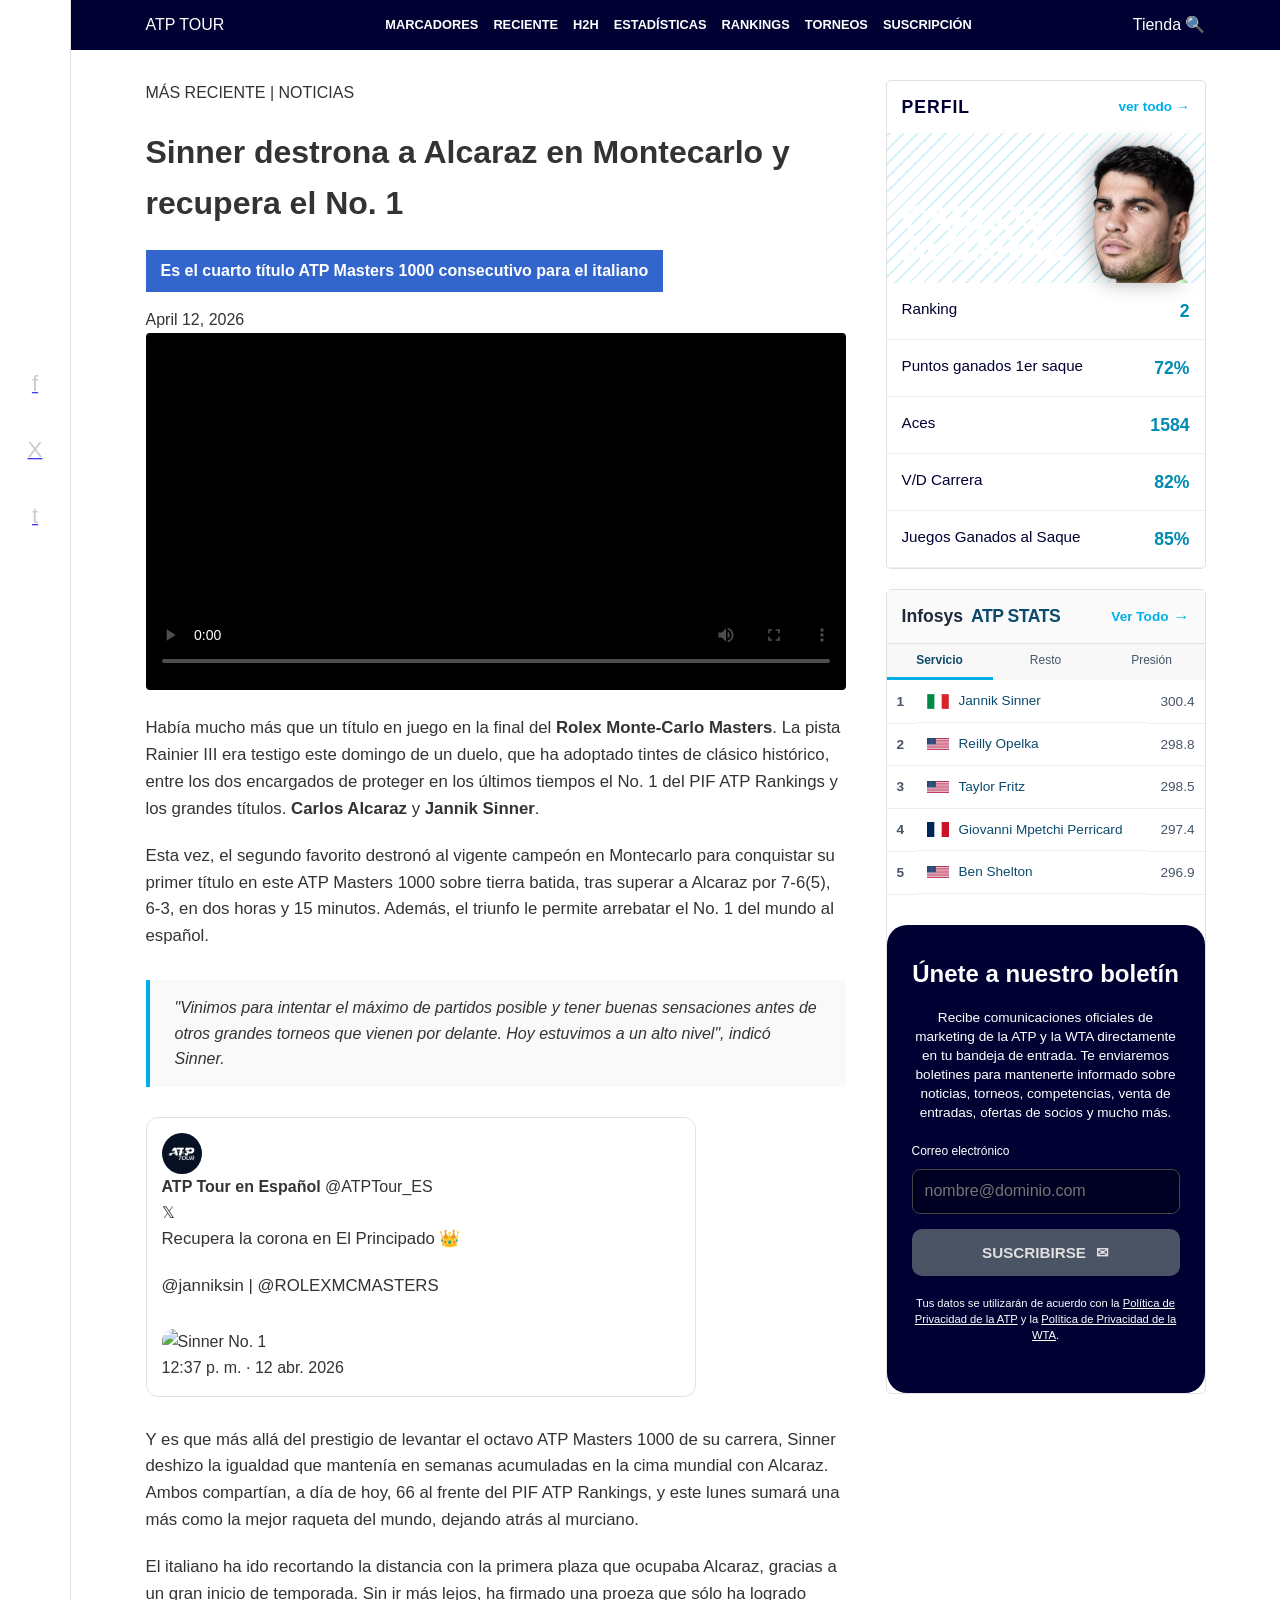
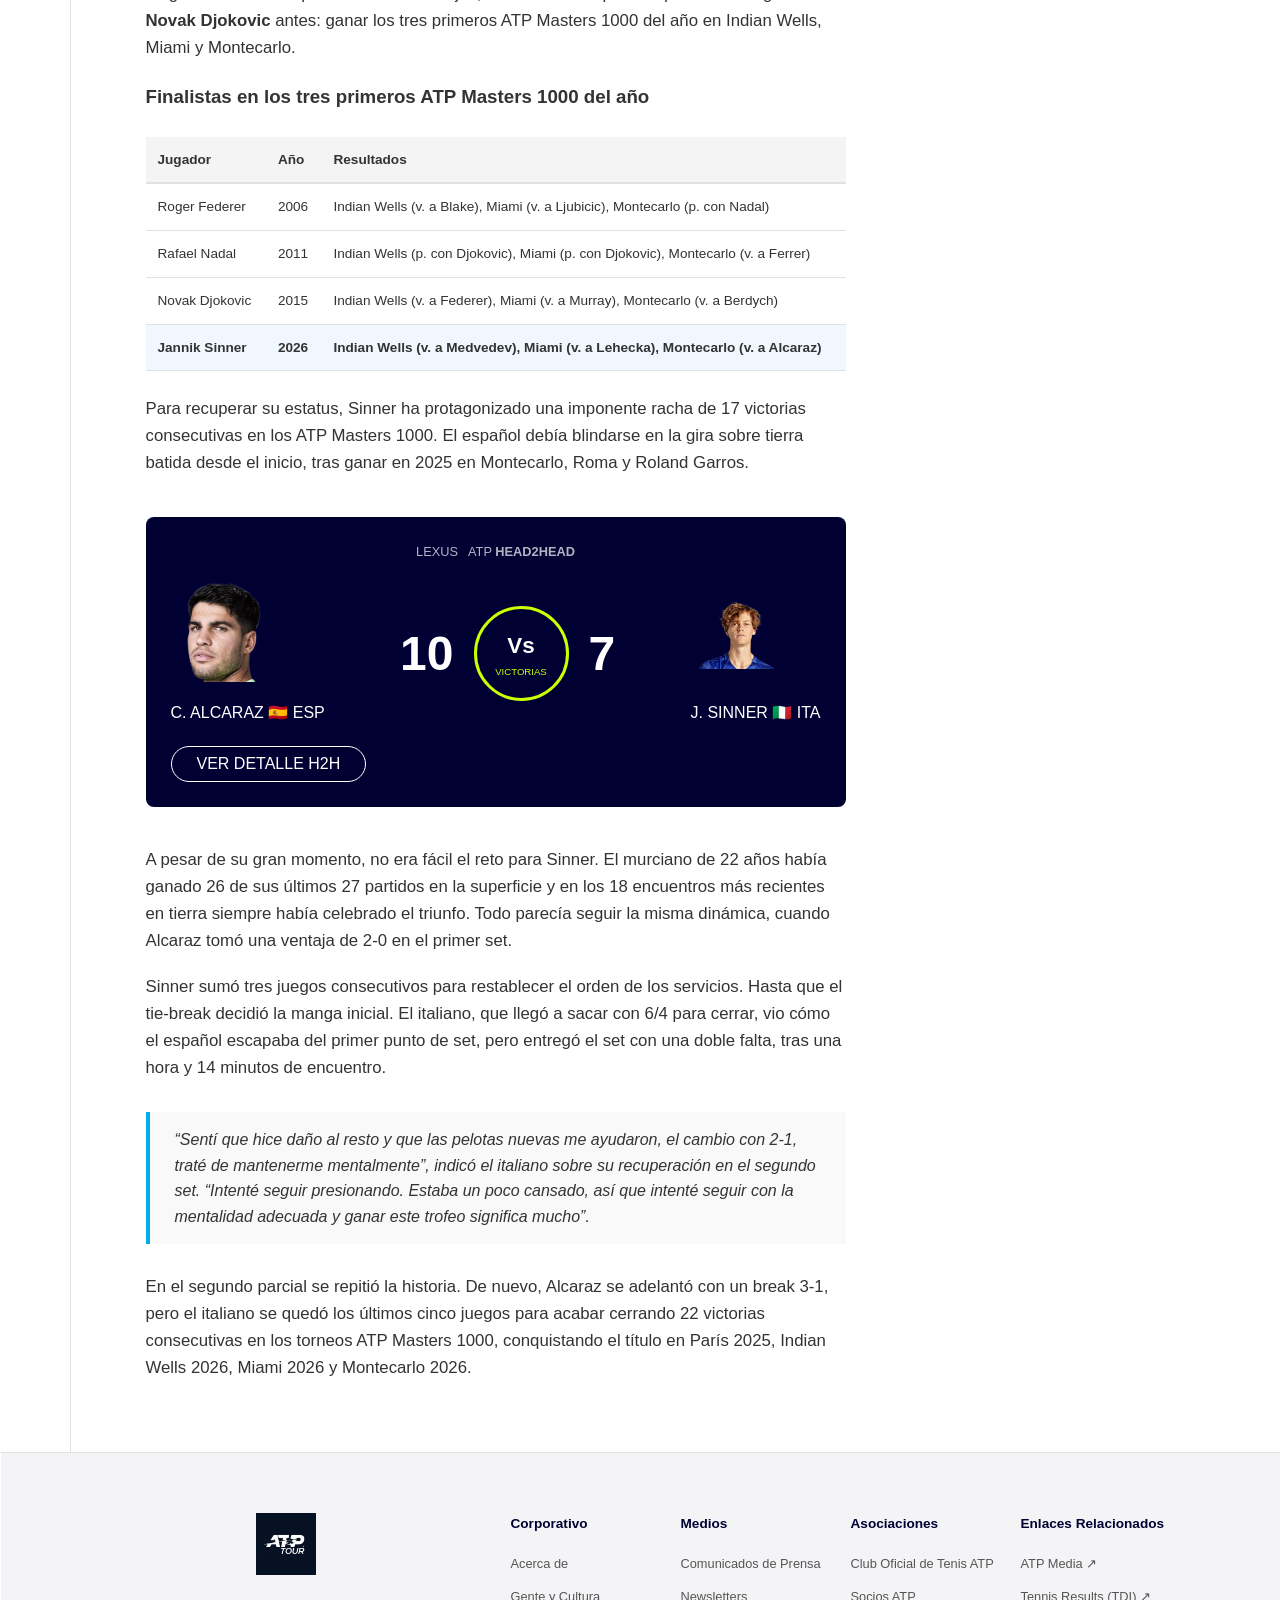
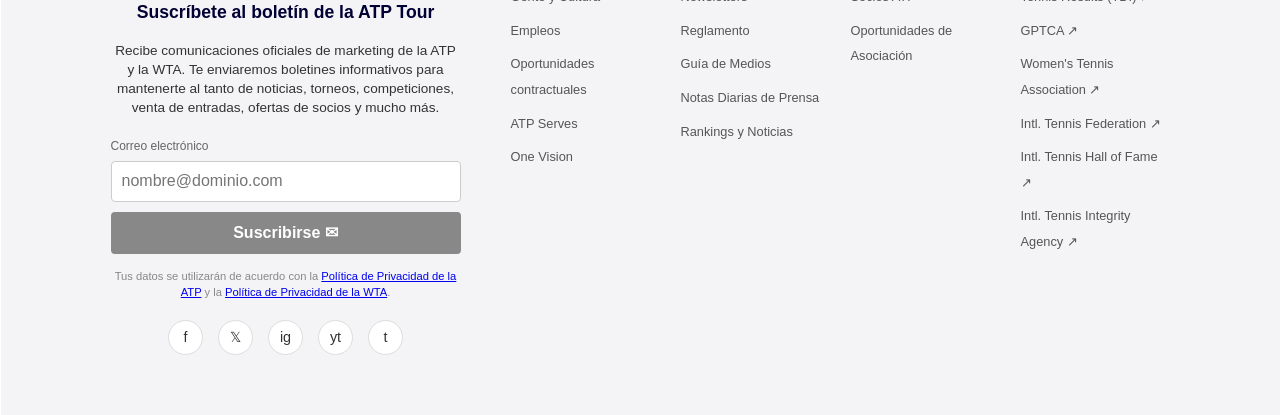
==== commit 6429a06c: "actualizacion de la app agregando el formulario de suscripcion" ====
--- a/index.html
+++ b/index.html
@@ -5,6 +5,7 @@
     <meta name="viewport" content="width=device-width, initial-scale=1.0">
     <title>ATP Tour - Sinner vs Alcaraz</title>
     <link rel="icon" type="image/x-icon" href="logo_atp.png">
+    <link rel="stylesheet" href="normalize.css">
     <link rel="stylesheet" href="estilos.css">
 </head>
 <body>
@@ -19,6 +20,9 @@
         <header class="main-nav">
             <div class="container flex-nav">
                 <div class="logo">ATP TOUR</div>
+
+                <button class="menu-hamburguesa">☰</button>
+                
                 <nav>
                     <ul>
                         <li>Marcadores</li>
@@ -27,6 +31,7 @@
                         <li>Estadísticas</li>
                         <li>Rankings</li>
                         <li>Torneos</li>
+                        <li><a href="suscripcion.html" style="color: white; text-decoration: none; font-weight: bold;">Suscripción</a></li>
                     </ul>
                 </nav>
                 <div class="nav-right">
@@ -370,22 +375,22 @@
 
     <script>
 function showTab(type) {
-    // 1. Ocultar todas las tablas
+   
     const tables = document.querySelectorAll('.infosys-table');
     tables.forEach(table => {
         table.classList.remove('active');
     });
 
-    // 2. Desactivar todas las pestañas
+    
     const tabs = document.querySelectorAll('.infosys-tabs .tab-btn');
     tabs.forEach(tab => {
         tab.classList.remove('active');
     });
 
-    // 3. Mostrar la tabla seleccionada
+   
     document.getElementById('stats-table-' + type).classList.add('active');
 
-    // 4. Activar la pestaña seleccionada
+    
     document.getElementById('tab-' + type).classList.add('active');
 }
 </script>
--- a/estilos.css
+++ b/estilos.css
@@ -6,7 +6,14 @@
 }
 
 * { margin: 0; padding: 0; box-sizing: border-box; }
-body { font-family: 'Segoe UI', sans-serif; color: #333; line-height: 1.6; overflow-x: hidden; }
+html, body { 
+    max-width: 100vw; 
+    overflow-x: hidden; 
+    position: relative; 
+    font-family: 'Segoe UI', sans-serif; 
+    color: #333; 
+    line-height: 1.6; 
+}
 
 .page-wrapper {
     position: relative;
@@ -38,14 +45,14 @@
 .article-body p { margin-bottom: 20px; font-size: 1.05rem; }
 blockquote { border-left: 4px solid var(--atp-light-blue); padding: 15px 25px; font-style: italic; background: #f9f9f9; margin: 30px 0; }
 
-/* Tweet */
+
 .tweet-link-wrapper { text-decoration: none; color: inherit; display: block; max-width: 550px; margin: 30px 0; }
 .tweet-container { border: 1px solid #e1e1e1; border-radius: 12px; padding: 15px; transition: 0.2s; background: #fff; }
 .tweet-container:hover { background: #f7f7f7; }
 .tweet-avatar { width: 40px; border-radius: 50%; margin-right: 10px; vertical-align: middle; }
 .tweet-image { width: 100%; border-radius: 12px; margin-top: 10px; }
 
-/* --- RESTRUCURACIÓN PERFIL ALCARAZ --- */
+
 .profile-card-new {
     border: 1px solid var(--border-color);
     border-radius: 4px;
@@ -76,14 +83,14 @@
 }
 
 .profile-banner {
-    /* Degradado azul oscuro de fondo */
+    
     background: linear-gradient(135deg, #000033 0%, #001166 100%);
     position: relative;
     height: 150px;
     display: flex;
     align-items: flex-end;
     padding-left: 15px;
-    /* Efecto de líneas diagonales celestes */
+    
     background-image: repeating-linear-gradient(
         -45deg,
         transparent,
@@ -104,7 +111,7 @@
     font-size: 2.2rem;
     line-height: 0.85;
     margin: 0;
-    font-family: 'Arial Black', sans-serif; /* Para que sea bien gruesa la letra */
+    font-family: 'Arial Black', sans-serif; 
     letter-spacing: -1px;
 }
 
@@ -112,9 +119,9 @@
     position: absolute;
     right: -5px;
     bottom: 0;
-    height: 140px; /* Ajustado para que sobresalga bien */
+    height: 140px; 
     z-index: 1;
-    /* Mantenemos tu imagen original */
+    
     filter: drop-shadow(-5px 0px 10px rgba(0,0,0,0.3));
 }
 
@@ -139,11 +146,11 @@
 
 .player-stats-list li strong {
     font-weight: bold;
-    color: #008bb2; /* Color celeste oscuro para los números */
+    color: #008bb2; 
     font-size: 1.1rem;
 }
 
-/* --- NUEVA TARJETA DE ESTADÍSTICAS INFOSYS ATP STATS --- */
+
 .infosys-card-wrapper {
     border: 1px solid var(--border-color);
     border-radius: 4px;
@@ -166,13 +173,13 @@
 }
 
 .infosys-brand {
-    color: #1e293b; /* Color oscuro para Infosys */
+    color: #1e293b; 
     font-size: 1.1rem;
     font-weight: bold;
 }
 
 .atp-stats-logo {
-    color: #0c4a6e; /* Color azul más oscuro para ATP STATS */
+    color: #0c4a6e; 
     font-size: 1.1rem;
     font-weight: bold;
     letter-spacing: -0.5px;
@@ -192,7 +199,7 @@
     font-size: 1rem;
 }
 
-/* Pestañas */
+
 .infosys-tabs {
     display: flex;
     background: #fafafa;
@@ -204,7 +211,7 @@
     text-align: center;
     padding: 12px 15px;
     font-size: 0.9rem;
-    color: #475569; /* Color gris para las pestañas inactivas */
+    color: #475569; 
     cursor: pointer;
     border: none;
     border-bottom: 3px solid transparent;
@@ -213,20 +220,20 @@
 }
 
 .tab-btn.active {
-    color: #0c4a6e; /* Color azul para la pestaña activa */
+    color: #0c4a6e; 
     border-bottom-color: var(--atp-light-blue);
     font-weight: bold;
 }
 
-/* Tablas */
+
 .infosys-table {
     width: 100%;
     border-collapse: collapse;
-    display: none; /* Ocultas por defecto */
+    display: none; 
 }
 
 .infosys-table.active {
-    display: table; /* Visible si está activa */
+    display: table; 
 }
 
 .infosys-table td {
@@ -260,10 +267,10 @@
 }
 
 .newsletter-sidebar-card {
-    background-color: #000033; /* Azul profundo oficial */
+    background-color: #000033; 
     color: white;
     padding: 30px 25px;
-    border-radius: 20px; /* Bordes muy redondeados como la captura */
+    border-radius: 20px; 
     margin-top: 30px;
     text-align: center;
     border: none;
@@ -299,7 +306,7 @@
     padding: 12px;
     border-radius: 8px;
     border: 1px solid #444;
-    background-color: #000022; /* Un toque más oscuro que el fondo */
+    background-color: #000022; 
     color: white;
     margin-bottom: 15px;
 }
@@ -307,7 +314,7 @@
 .btn-subscribe {
     width: 100%;
     padding: 15px;
-    background-color: #4b5464; /* Gris oscuro del botón original */
+    background-color: #4b5464; 
     color: #e0e0e0;
     border: none;
     border-radius: 10px;
@@ -332,13 +339,13 @@
     text-decoration: underline;
 }
 
-/* Tabla */
+
 .data-table { width: 100%; border-collapse: collapse; margin: 25px 0; font-size: 0.85rem; }
 .data-table th { background: #f4f4f4; padding: 12px; text-align: left; border-bottom: 2px solid var(--border-color); }
 .data-table td { padding: 12px; border-bottom: 1px solid var(--border-color); }
 .highlight-row { background-color: #f0f7ff; font-weight: bold; }
 
-/* H2H */
+
 .h2h-widget-new { background-color: #000033; color: white; border-radius: 8px; padding: 25px; margin: 40px 0; }
 .h2h-header { display: flex; justify-content: center; gap: 10px; margin-bottom: 20px; font-size: 0.8rem; opacity: 0.7; }
 .h2h-main-container { display: flex; justify-content: space-between; align-items: center; }
@@ -351,7 +358,7 @@
 .win-text { font-size: 0.6rem; color: var(--atp-neon); text-transform: uppercase; }
 .h2h-btn { background: transparent; color: white; border: 1px solid white; padding: 8px 25px; border-radius: 20px; cursor: pointer; margin-top: 20px; }
 
-/* Sidebar */
+
 .card { border: 1px solid var(--border-color); border-radius: 5px; margin-bottom: 20px; background: #fff; }
 .profile-card { background: linear-gradient(135deg, #000033, #002266); color: white; padding: 20px; }
 .profile-flex { display: flex; justify-content: space-between; align-items: center; }
@@ -364,7 +371,7 @@
 .newsletter-card { background: var(--atp-blue); color: white; padding: 25px; text-align: center; }
 .newsletter-card button { width: 100%; padding: 12px; background: #444; color: white; border: none; font-weight: bold; cursor: pointer; }
 
-/* FOOTER [image_17f65a.png] */
+
 .main-footer {
     background-color: #f4f4f7;
     padding: 60px 0;
@@ -399,4 +406,230 @@
 .link-group ul { list-style: none; }
 .link-group ul li { margin-bottom: 8px; }
 .link-group ul li a { text-decoration: none; color: #555; font-size: 0.8rem; }
-.link-group ul li a:hover { color: var(--atp-light-blue); }+.link-group ul li a:hover { color: var(--atp-light-blue); }
+
+
+@media (max-width: 900px) {
+    
+    .page-wrapper {
+        margin-left: 0;
+        border-left: none;
+    }
+
+    .social-sidebar {
+        display: none; 
+    }
+
+    
+    .grid-layout {
+        grid-template-columns: 1fr;
+        gap: 30px;
+    }
+
+    
+    .main-footer {
+        margin-left: 0; 
+        padding: 40px 20px; 
+    }
+
+   
+    .footer-grid {
+        grid-template-columns: 1fr;
+        text-align: center;
+        gap: 40px;
+    }
+
+    
+    .footer-links {
+        grid-template-columns: 1fr 1fr; 
+        text-align: left;
+    }
+}
+
+
+.menu-hamburguesa {
+    display: none;
+    background: transparent;
+    border: none;
+    color: white;
+    font-size: 1.8rem;
+    cursor: pointer;
+}
+
+@media (max-width: 600px) {
+    
+    .main-nav nav, 
+    .nav-links,
+    .main-nav ul,
+    .nav-right {
+        display: none !important;
+    }
+    
+    .flex-nav {
+        display: flex !important;
+        flex-direction: row !important;
+        justify-content: space-between !important;
+        align-items: center !important;
+        width: 100%;
+    }
+
+    .menu-hamburguesa {
+        display: block !important;
+    }
+    
+    
+    h1 {
+        font-size: 1.6rem;
+    }
+}
+
+@media (max-width: 500px) {
+    .h2h-main-container {
+        flex-direction: column;
+        gap: 20px;
+    }
+
+    .h2h-center-stats {
+        order: -1; 
+    }
+}
+
+
+.single-layout {
+    max-width: 900px;
+    margin: 40px auto;
+    padding: 0 20px;
+}
+
+.form-content-area h1 {
+    font-size: 2.5rem;
+    font-family: 'Arial Black', sans-serif;
+    color: var(--atp-blue);
+    margin-bottom: 5px;
+}
+
+.form-subtitle {
+    margin-bottom: 30px;
+    color: #666;
+}
+
+
+.form-grid {
+    display: grid;
+    grid-template-columns: 1fr;
+    gap: 20px;
+}
+
+.form-group {
+    display: flex;
+    flex-direction: column;
+}
+
+.form-group label {
+    font-weight: bold;
+    font-size: 0.95rem;
+    margin-bottom: 8px;
+    color: #333;
+    transition: color 0.2s;
+}
+
+.input-container {
+    position: relative;
+    display: flex;
+    align-items: center;
+}
+
+.form-group input {
+    width: 100%;
+    padding: 12px 40px 12px 12px;
+    border: 1px solid #ccc;
+    border-radius: 4px;
+    font-size: 1rem;
+    outline: none;
+    transition: border-color 0.2s, box-shadow 0.2s;
+}
+
+.status-icon {
+    position: absolute;
+    right: 15px;
+    font-weight: bold;
+    font-size: 1.1rem;
+    pointer-events: none;
+}
+
+.error-message {
+    font-size: 0.8rem;
+    margin-top: 5px;
+    color: #cc0000;
+    display: none; 
+}
+
+.form-submit-container {
+    margin-top: 30px;
+    display: flex;
+    justify-content: center;
+}
+
+.btn-submit-form {
+    padding: 15px 40px;
+    background-color: var(--atp-blue);
+    color: white;
+    border: none;
+    border-radius: 4px;
+    font-weight: bold;
+    font-size: 1rem;
+    cursor: pointer;
+    text-transform: uppercase;
+    transition: background-color 0.2s;
+}
+
+.btn-submit-form:hover {
+    background-color: var(--atp-light-blue);
+}
+
+
+.form-group.invalid label {
+    color: #cc0000;
+}
+.form-group.invalid input {
+    border: 2px solid #cc0000;
+    background-color: #fff8f8;
+}
+.form-group.invalid .status-icon {
+    color: #cc0000;
+}
+.form-group.invalid .status-icon::after {
+    content: "✖";
+}
+.form-group.invalid .error-message {
+    display: block;
+}
+
+.form-group.valid input {
+    border: 2px solid #28a745;
+}
+.form-group.valid .status-icon {
+    color: #28a745;
+}
+.form-group.valid .status-icon::after {
+    content: "✔";
+}
+
+.form-group input:focus {
+    border: 2px solid #00afe8;
+    box-shadow: 0 0 5px rgba(0, 175, 232, 0.3);
+    background-color: #fff;
+}
+
+
+@media (min-width: 768px) {
+    .form-grid {
+        grid-template-columns: 1fr 1fr; 
+        column-gap: 40px;
+        row-gap: 25px;
+    }
+    
+    .form-submit-container {
+        grid-column: 1 / -1; 
+    }
+}
